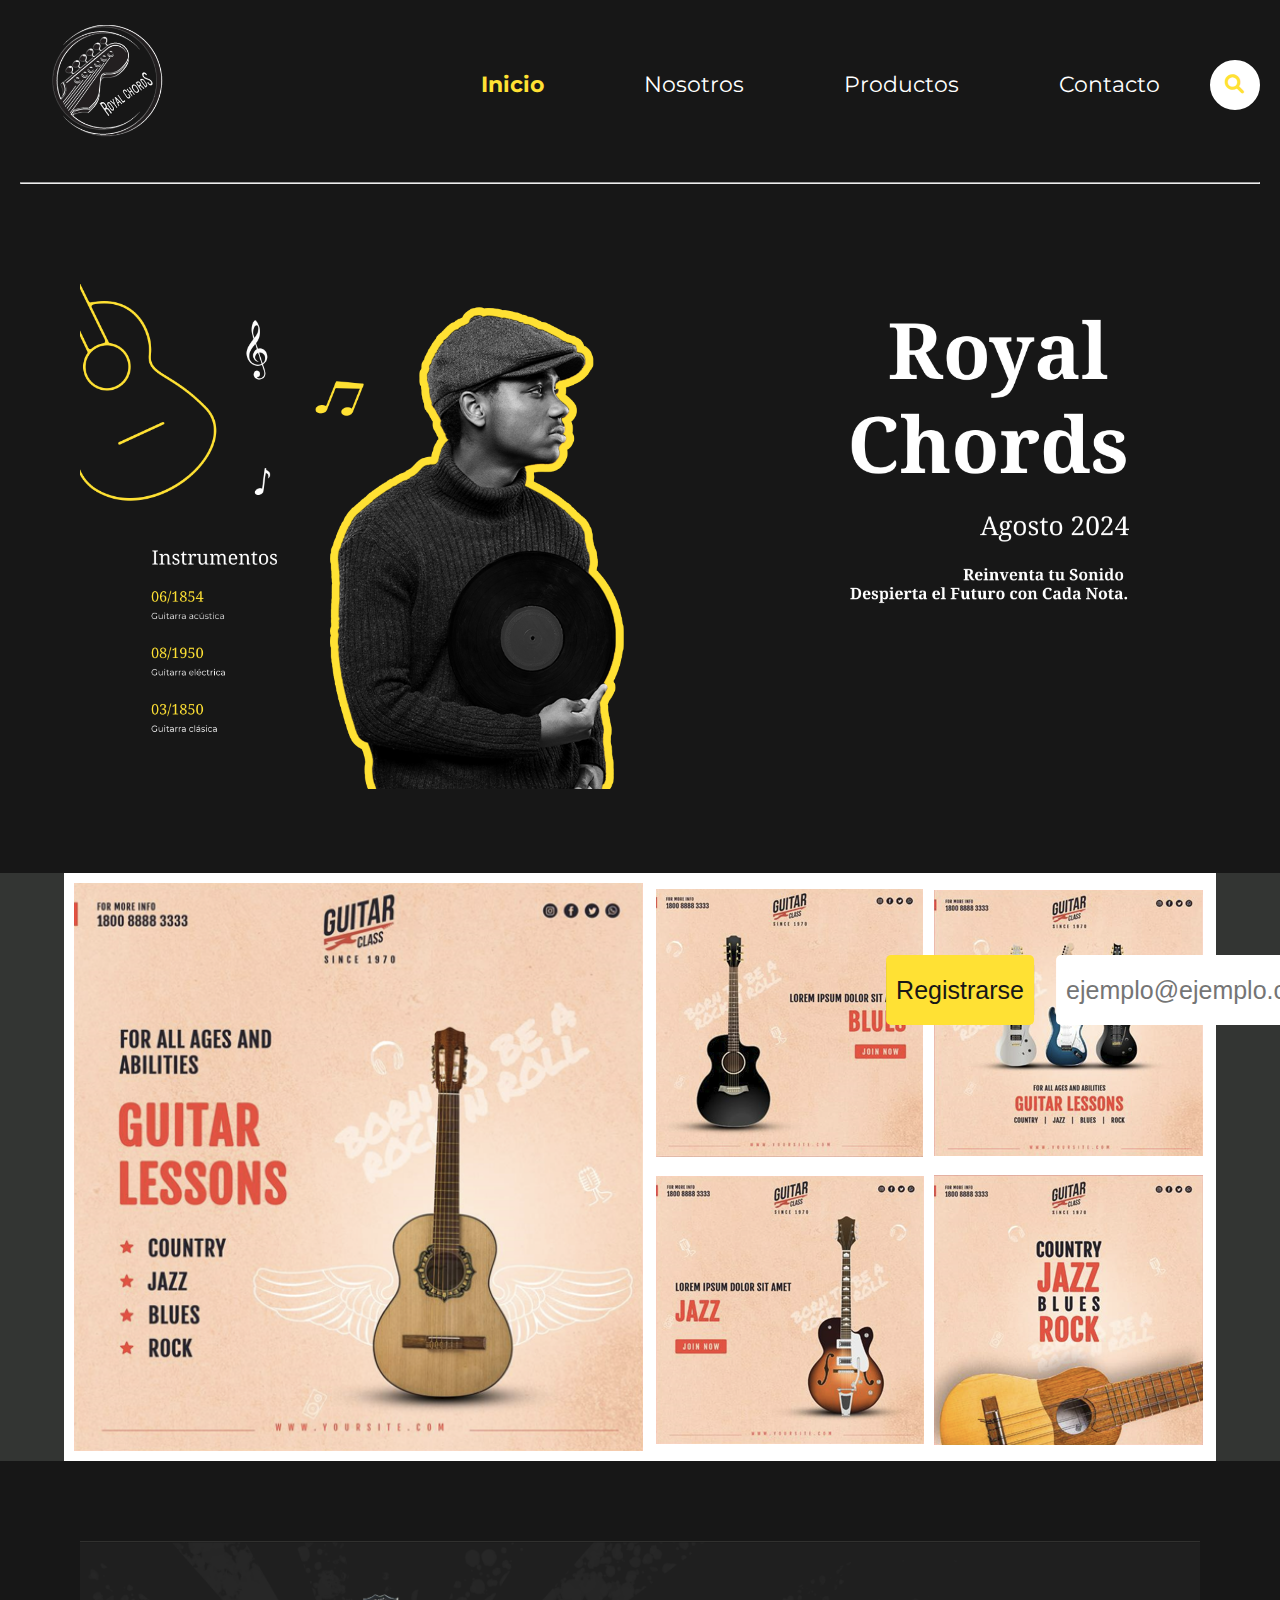
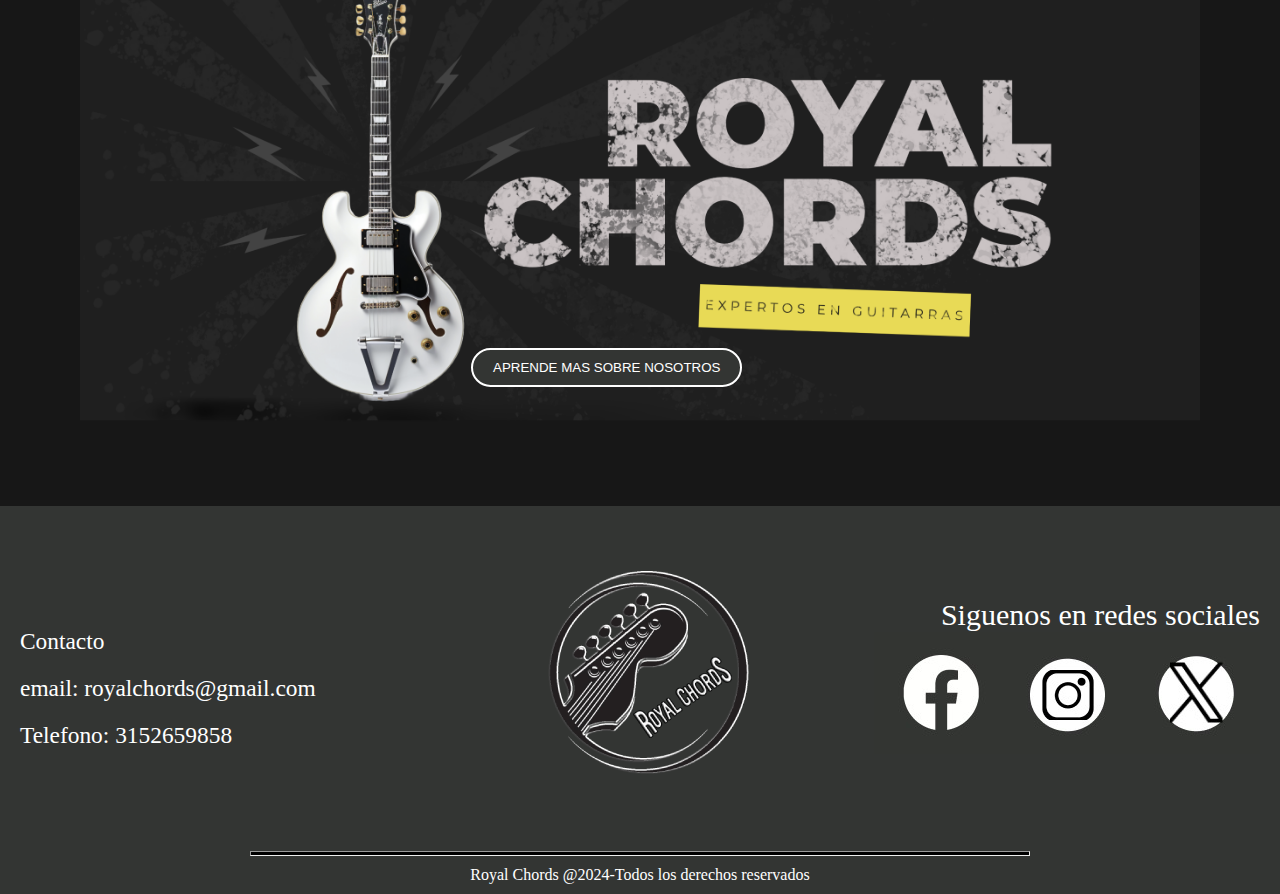
==== index.html @ 2f589d85 "Mi Primer Commit" ====
<!DOCTYPE html>
<html lang="en"> 
<head>
    <meta charset="UTF-8">
    <meta name="viewport" content="width=device-width, initial-scale=1.0">
    <title>Royal Chords</title>
    <link rel="stylesheet" href="style.css">
    <link rel="stylesheet" href="https://cdnjs.cloudflare.com/ajax/libs/font-awesome/6.0.0-beta3/css/all.min.css">
    <link rel="shortcut icon" href="imagenes/image (2).png" type="image/x-icon">
</head>

<body>
    <!-- menu  -->
     <div class="inicio">

     
<header>
    <!-- Logo y buscador -->
        <div class="logo">
            <img src="imagenes/image (2).png" alt="Logo" width="55%">
        </div>
        <nav class="menu">
                <ul class="listaE">
                    <li><a href="#Inicio" id="inicio1"> Inicio</a></li>
                    <li><a href="Nosotros.html"> Nosotros</a></li>
                    <li><a href="#Productos"> Productos</a></li>
                    <li><a href="#Contacto"> Contacto</a></li>
                </ul>
                <form action="" class="lupa">
                    <input type="search" placeholder="Qué deseas buscar?">
                    <i class="fa-solid fa-magnifying-glass"></i>
                </form>
        </nav>
        
</header> 

<br><br><br><br><br><br><br><br><br>


<hr>
    
</div>
<section>
    <img src="imagenes/banner1.png" alt="" width="100%" height="100%">
    <form action="" class="btn-registro">
        <input type="email" placeholder="ejemplo@ejemplo.com">
        <button type="submit">Registrarse</button>
    
    </form>
</section>



<section class="sec-productos">

        <div class="productoGrande">
            <img src="imagenes/producto1.png" alt="" width="100%">
        </div>

        <div class="productoPequeño">
            <div><img src="imagenes/producto5.png" alt="" width="100%"></div>
            <div><img src="imagenes/producto2.png" alt="" width="100%"></div>
            <div><img src="imagenes/producto3.png" alt="" width="100%"></div>
            <div><img src="imagenes/producto4.png" alt="" width="100%"></div>
        </div>
</section>

<section class="banner">
    <img src="imagenes/footer1.png" alt="" width="100%" height="100%">
    <button> <a href="Nosotros.html">APRENDE MAS SOBRE NOSOTROS</a> </button>
</section>

<footer class="footer">
       <div class="footer-logo">
        <img src="imagenes/image (2).png" alt="logo">
       </div>
       <div class="footer-contacto">
        <h3>Contacto</h3>
        <h3>email: royalchords@gmail.com</h3>
        <h3>Telefono: 3152659858</h3>
    </div>
    <div class="footer-redes">
        <h2>Siguenos en redes sociales</h2>
        <img src="imagenes/redes sociales.jpg" alt="iconoWhatsapp">
    </div>
     
</footer>
<div class="fondo">
    <hr class="barra">
    <h4>Royal Chords @2024-Todos los derechos reservados</h4>
</div>

</body>
</html>
---- style.css ----
@import url('https://fonts.googleapis.com/css2?family=Montserrat:ital,wght@0,100..900;1,100..900&family=Noto+Sans+KR:wght@100..900&family=Oswald:wght@200..700&family=Playwrite+IT+Moderna:wght@100..400&display=swap');

*{
    margin: 0;
    padding: 0;
    list-style: none;
    text-decoration: none;
    font-weight: normal;
    box-sizing: border-box;
} 

body{
    background-color: #333533;
}

.inicio{
    background-color: #171717;
    padding: 20px 0;
}

header{
    background: #171717;
    width: 100%;
    display: flex;
    justify-content: space-between;
    align-items: center;
    padding: 0 20px;
    position: fixed;
    top: 0;

}

.logo img {
    width: 55%;
}
.menu{
    display: flex;
    align-items: center;
    gap: 50px;
}

.listaE{
    display: flex;
    gap: 100px;
}

#inicio1{
    color: #ffe134;
    font-weight: bold;
}

.listaE li a {
    color: white;
    text-decoration: none;
    font-family: "Montserrat", sans-serif;
    font-size: 22px;
    transition: color 0.4s, font-weight 0.4s;
}

.lupa{
    position: relative;
    width: 50px;
    height: 50px;
    background-color: white;
    border-radius: 25px;
    border: 4px solid white;
    transition: all 1.2s;
    display: flex;
    align-items: center;
    justify-content: center;
    overflow: hidden;
}

input{
    position: absolute;
    top: 0;
    left: 0;
    width: calc(100% - 50px);
    height: 42.5px;
    line-height: 30px;
    outline: 0;
    border: 0;
    display: none;
    font-size: 1em;
    border-radius: 20px;
    padding: 0 20px;
    box-sizing: border-box;
}

.fa-solid{
            box-sizing: border-box;
            padding: 10px;
            width: 42.5px;
            height: 42.5px;
            position: absolute;
            top: 0;
            right: 0;
            border-radius: 50%;
            color: #ffe134;
            text-align: center;
            font-size: 1.2em;
            transition: all 1.2s;
}

.lupa:hover{
    width: 300px;
    cursor: pointer;
}

.lupa:hover input {
    display: block;
}

.lupa:hover .fa-solid{
    background-color: #ffe100;
    color: #ffffff;
}
.listaE li a:hover{
    color: #ffe134;
    font-weight: bold;
}

hr{
    margin-left: 20px;
    margin-right: 20px;
}

section{
    background-color: #171717;
}

@media screen and (max-width: 768px) {
    header {
        flex-direction: column;
        align-items: flex-start;
    }

    .menu {
        width: 100%;
        display: none;
        flex-direction: column;
        align-items: flex-start;
        gap: 0;
    }

    .menu.responsive {
        display: flex;
    }

    .listaE {
        flex-direction: column;
        width: 100%;
        gap: 0;
    }

    .listaE li {
        width: 100%;
        text-align: left;
        padding: 10px 20px;
        border-bottom: 1px solid #333;
    }

    .icon {
        display: block;
    }
}

hr {
    margin-left: 20px;
    margin-right: 20px;
}

section{
    padding: 80px;
}

.btn-registro {
    position: absolute;
    top: 110%;
    left: 75%;
    transform: translate(-50%, -50%);
    background-color: rgba(0, 0, 0, 0.7);
    border-radius: 10px;
    display: flex;
    flex-direction: column;
   }

.btn-registro input {
    height: 70px;
    width: 290px;
    padding: 10px;
    border: none;
    border-radius: 5px;
    font-size: 25px;
    margin-left: 170px;
}
.btn-registro input[type="email"]{
    display: block;
}

.btn-registro button {
    height: 70px;
    padding: 10px;
    border: none;
    border-radius: 5px;
    background-color: #ffe134;
    color: #171717;
    font-size: 25px;
    cursor: pointer;
    transition: background-color 0.3s ease;
}

.btn-registro button:hover {
    background-color: #010101;
    color: rgb(250, 250, 250);
}

.sec-productos{
    
    margin: 0 auto;
    background-color: white;
    width:90%;
    padding: 10px;
    display: grid;
    grid-template-areas: 'grande pequeña';
    column-gap: 10px;
}

.sec-productos .productoGrande{
    margin: auto 0;
    display: grid;
    grid-area: grande;
    grid-column: 1fr;
    grid-row: 1fr;
    background-color: rgb(255, 255, 255);

}

/* .sec-productos .productoGrande img{
    width: ;
} */

.sec-productos .productoPequeño{
    background-color: rgb(255, 255, 255);
    display: grid;
    grid-area: pequeña;
    grid-template-columns: repeat(2, 1fr);
    column-gap: 5px;
    row-gap: 5px;
    justify-items: center;
    align-items: center;
}


.sec-productos .productoPequeño div{
    display: grid;
    justify-content: center;
    border: 5px #ffe134;
}

.footer {
    display: flex;
    justify-content: space-between;
    align-items: center;
    padding: 20px;
    background-color: #333533;
    color: white;
    font-size: 20px;
  }
  
  .footer-logo {
    order: 2;
    text-align: center;
    flex: 1;
  }
  
  .footer-contacto {
    order: 1;
    text-align: left;
    flex: 1;
  }

  .footer-contacto h3 {
    margin-top: 20px;
  }
  
  .footer-redes {
    order: 3;
    text-align: right;
    flex: 1;
  }
  
  .footer img {
    max-width: 100%;
    height: auto;
  }

.barra{
    background-color: rgb(0, 0, 0);
    color: white;
    height: 5px;
    display: flex;
    margin-bottom: 10px;
    margin-left: 250px;
    margin-right: 250px;
}

.fondo h4{
    text-align: center;
    display: flex;
    align-items: center;
    justify-content: center;
    color: white;
    margin-bottom: 10px;
}

.banner button{
    background-color: #333533;
    color: #ffffff;
    border:solid 2px rgb(255, 255, 255);
    padding: 10px 20px;
    position: absolute;
    display: flex;
    margin: 0 auto;
    right: 42%;
    transform: translateY(-200%);
    border-radius: 20px;
    transition: 0.3s ease;
}

.banner button a{
    text-decoration: none;
    color: #ffffff;
}
.banner button:hover{
    background-color:rgb(0, 0, 0) ;
}
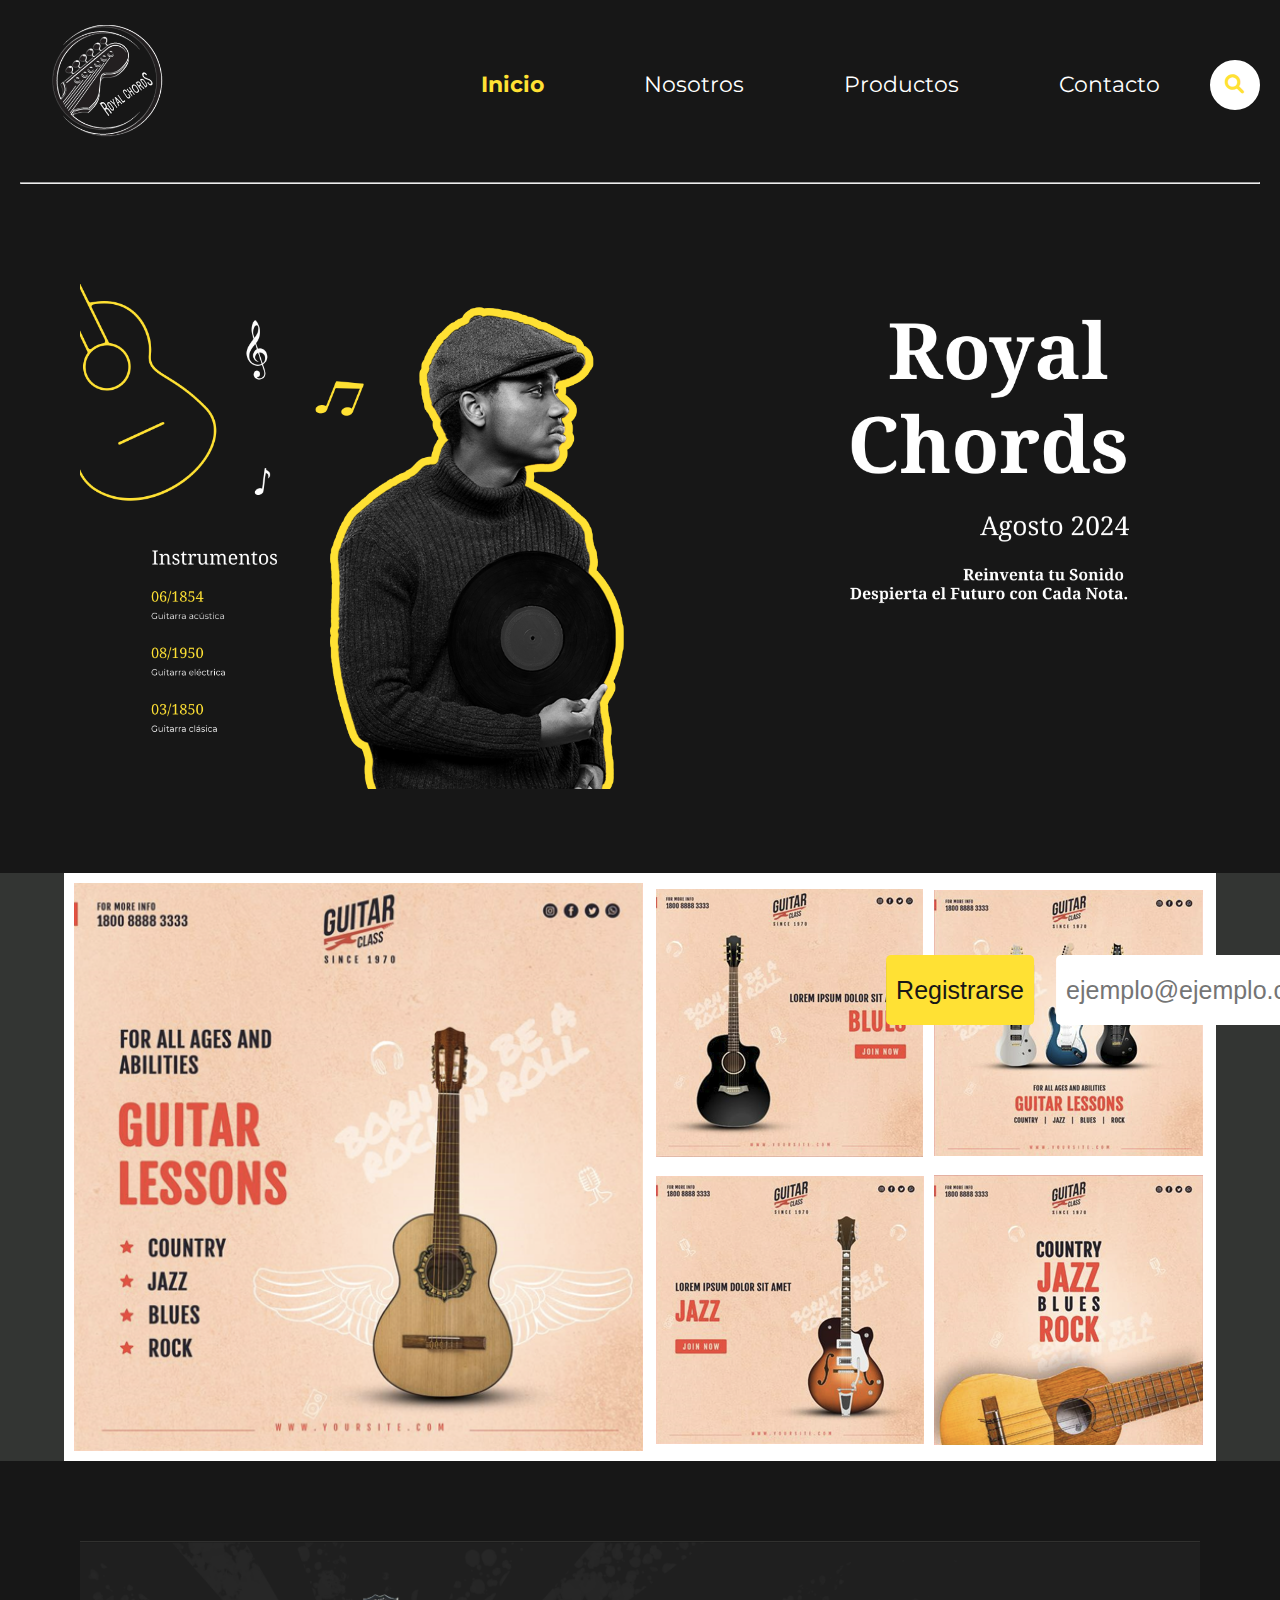
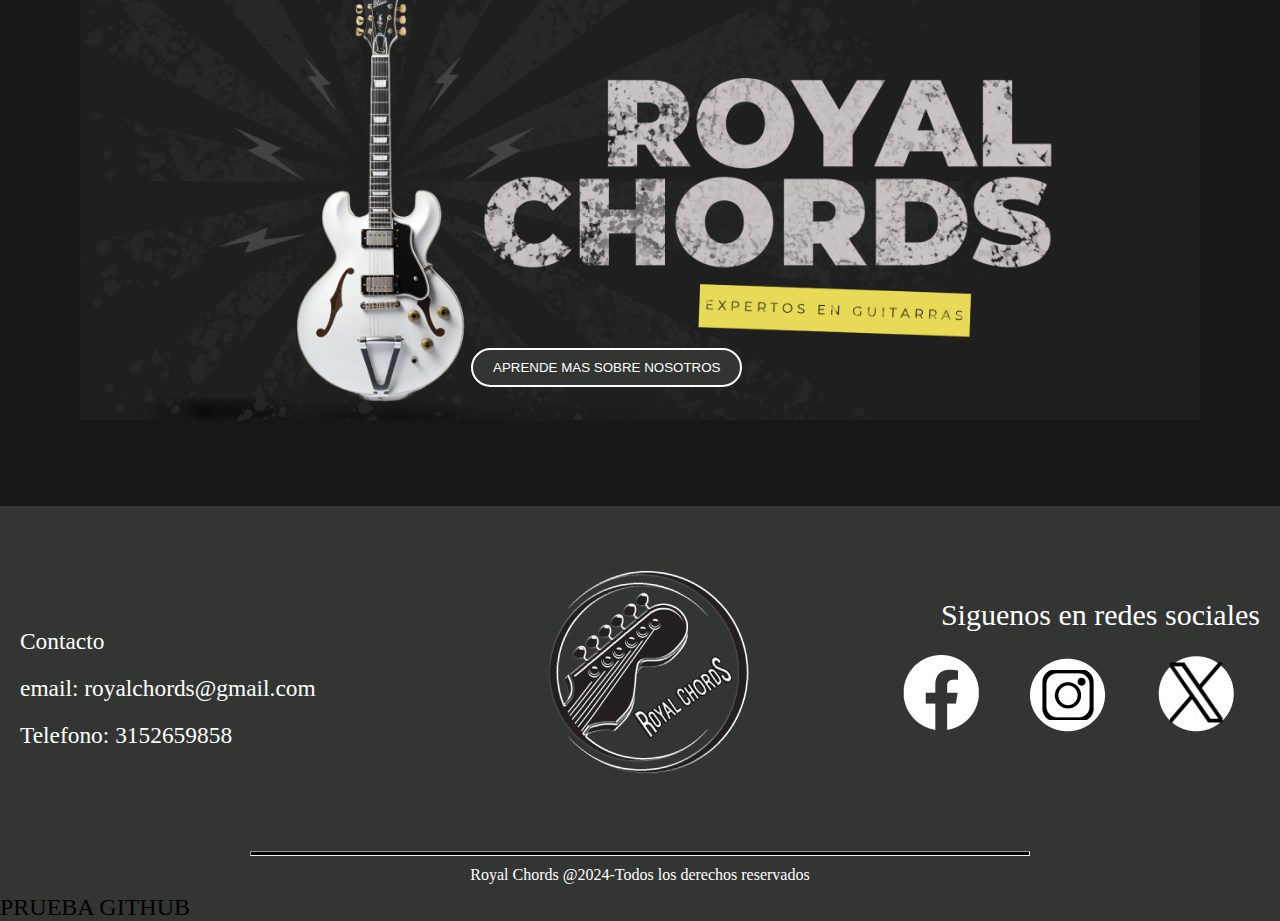
==== commit a64e7afa: "prueba footer" ====
--- a/index.html
+++ b/index.html
@@ -88,6 +88,7 @@
 <div class="fondo">
     <hr class="barra">
     <h4>Royal Chords @2024-Todos los derechos reservados</h4>
+    <h2>PRUEBA GITHUB</h2>
 </div>
 
 </body>
